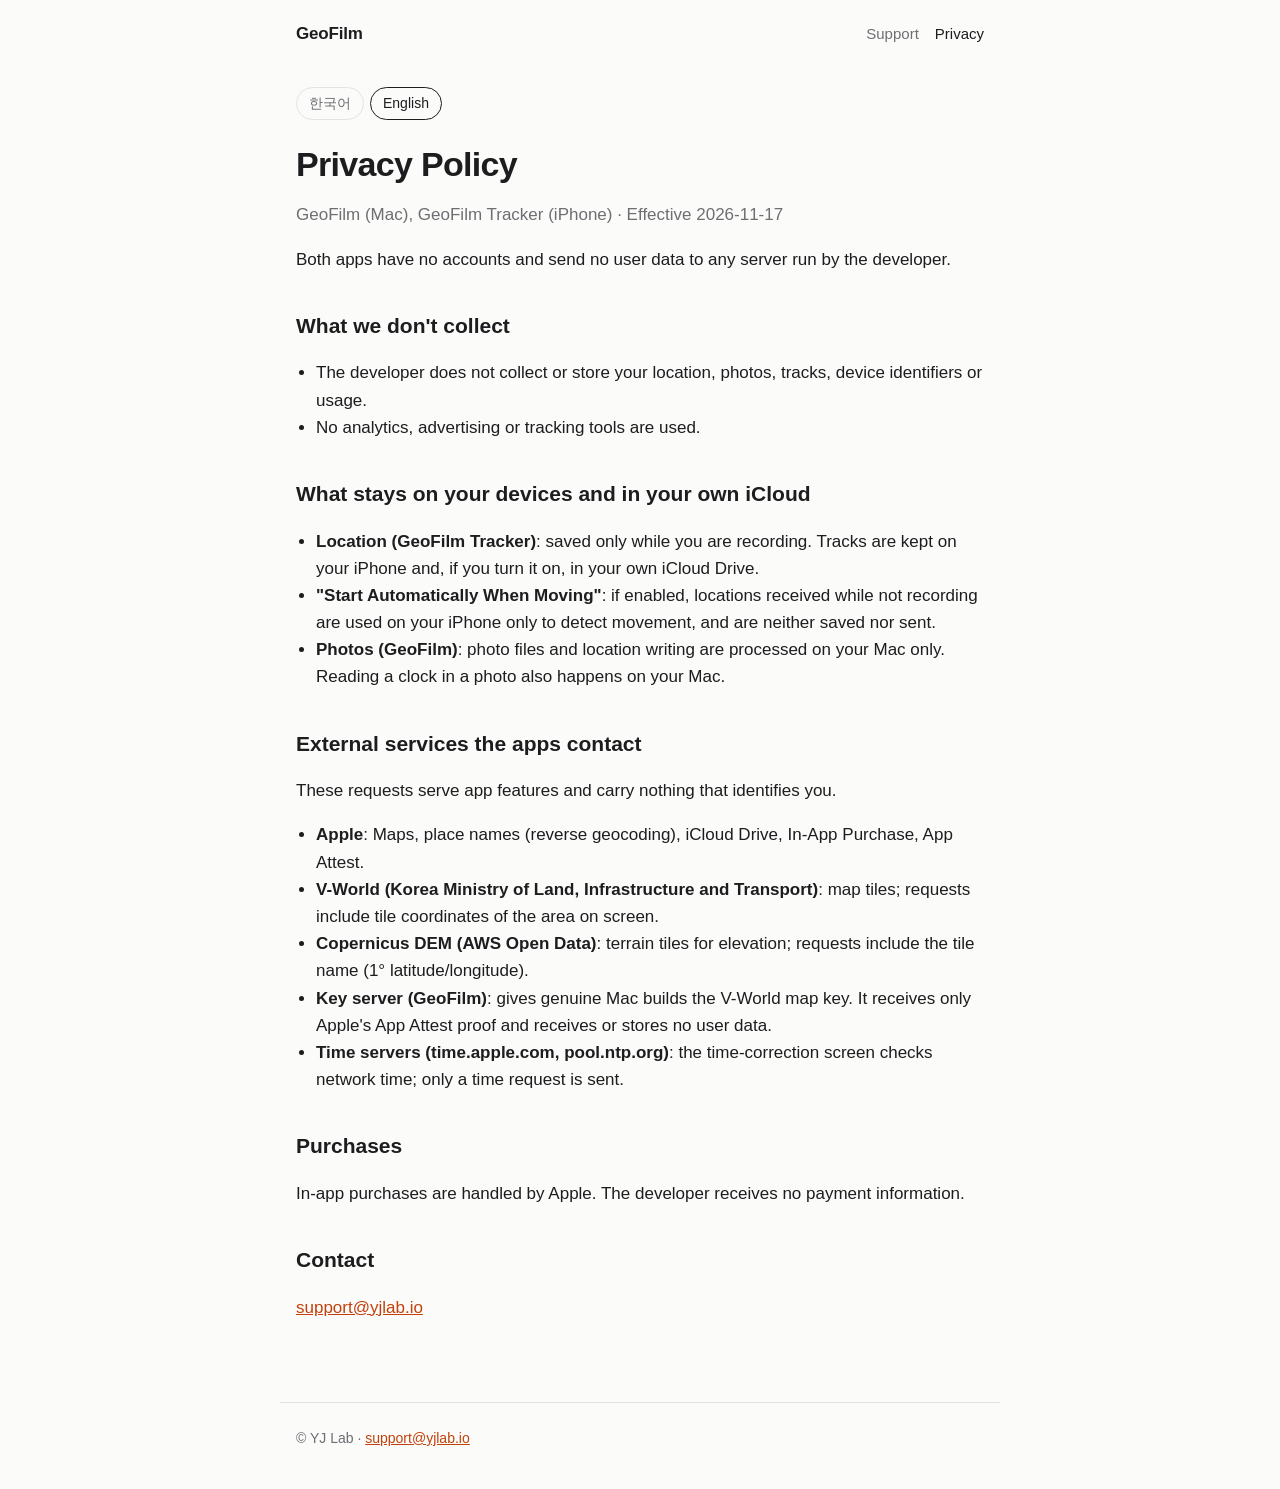
==== privacy/index.html @ 3cf1ab9f "GeoFilm landing, support and privacy pages Co-Authored-By: Claude Opus 5.5 <noreply@anthropic.com>" ====
<!doctype html>
<html lang="en" data-show="en">
<head>
<meta charset="utf-8">
<meta name="viewport" content="width=device-width, initial-scale=1">
<title>GeoFilm Privacy Policy</title>
<link rel="icon" type="image/png" href="/favicon.png">
<link rel="apple-touch-icon" href="/apple-touch-icon.png">
<link rel="stylesheet" href="/style.css">
<script src="/lang.js"></script>
</head>
<body>
<header>
  <a class="brand" href="/">GeoFilm</a>
  <nav><a href="/support/">Support</a><a href="/privacy/" aria-current="page">Privacy</a></nav>
</header>
<main>
  <div class="lang"><button data-set="ko">한국어</button><button data-set="en">English</button></div>

  <!-- Source: docs/release/privacy-policy.md — keep the two in sync. -->
  <section data-lang="ko">
    <h1>개인정보 처리방침</h1>
    <p class="muted">GeoFilm(Mac), GeoFilm Tracker(iPhone) · 시행일 2026-11-17</p>
    <p>두 앱은 계정이 없고, 개발자가 운영하는 서버로 사용자 데이터를 보내지 않습니다.</p>

    <h2>수집하지 않는 것</h2>
    <ul>
      <li>개발자는 사용자의 위치, 사진, 트랙, 기기 식별자, 사용 기록을 수집하거나 저장하지 않습니다.</li>
      <li>분석·광고·추적 도구를 쓰지 않습니다.</li>
    </ul>

    <h2>기기와 본인의 iCloud에만 있는 것</h2>
    <ul>
      <li><strong>위치(GeoFilm Tracker)</strong>: 사용자가 기록을 시작한 동안에만 저장합니다. 트랙은 아이폰에, 그리고 사용자가 켠 경우 본인의 iCloud Drive에만 보관됩니다.</li>
      <li><strong>"이동하면 자동으로 시작"</strong>: 켠 경우, 기록하지 않는 동안 받은 위치는 아이폰 안에서 이동을 감지하는 데에만 쓰고 저장하거나 전송하지 않습니다.</li>
      <li><strong>사진(GeoFilm)</strong>: 사진 파일과 위치 기록은 Mac에서만 처리됩니다. 사진 속 시계 인식도 Mac 안에서 이뤄집니다.</li>
    </ul>

    <h2>앱이 연결하는 외부 서비스</h2>
    <p>기능 제공을 위해 아래 서비스에 요청을 보냅니다. 요청에는 사용자를 식별하는 정보가 들어가지 않습니다.</p>
    <ul>
      <li><strong>Apple</strong>: 지도, 지명 조회(역지오코딩), iCloud Drive, 앱 내 구매, App Attest.</li>
      <li><strong>V-World(국토교통부)</strong>: 지도 타일. 요청에는 화면에 보이는 지역의 타일 좌표가 들어갑니다.</li>
      <li><strong>Copernicus DEM(AWS Open Data)</strong>: 고도 조회용 지형 타일. 요청에는 해당 지역의 타일 이름(위도·경도 1도 단위)이 들어갑니다.</li>
      <li><strong>키 배포 서버(GeoFilm)</strong>: 정품 Mac 앱에 V-World 지도 키를 전달합니다. Apple의 App Attest 증명만 받으며, 사용자 데이터를 받거나 저장하지 않습니다.</li>
      <li><strong>시간 서버(time.apple.com, pool.ntp.org)</strong>: 시각 보정 화면이 네트워크 시간을 확인합니다. 시각 요청만 보냅니다.</li>
    </ul>

    <h2>구매</h2>
    <p>앱 내 구매는 Apple이 처리합니다. 개발자는 결제 정보를 받지 않습니다.</p>

    <h2>문의</h2>
    <p><a href="mailto:support@yjlab.io">support@yjlab.io</a></p>
  </section>

  <section data-lang="en">
    <h1>Privacy Policy</h1>
    <p class="muted">GeoFilm (Mac), GeoFilm Tracker (iPhone) · Effective 2026-11-17</p>
    <p>Both apps have no accounts and send no user data to any server run by the developer.</p>

    <h2>What we don't collect</h2>
    <ul>
      <li>The developer does not collect or store your location, photos, tracks, device identifiers or usage.</li>
      <li>No analytics, advertising or tracking tools are used.</li>
    </ul>

    <h2>What stays on your devices and in your own iCloud</h2>
    <ul>
      <li><strong>Location (GeoFilm Tracker)</strong>: saved only while you are recording. Tracks are kept on your iPhone and, if you turn it on, in your own iCloud Drive.</li>
      <li><strong>"Start Automatically When Moving"</strong>: if enabled, locations received while not recording are used on your iPhone only to detect movement, and are neither saved nor sent.</li>
      <li><strong>Photos (GeoFilm)</strong>: photo files and location writing are processed on your Mac only. Reading a clock in a photo also happens on your Mac.</li>
    </ul>

    <h2>External services the apps contact</h2>
    <p>These requests serve app features and carry nothing that identifies you.</p>
    <ul>
      <li><strong>Apple</strong>: Maps, place names (reverse geocoding), iCloud Drive, In-App Purchase, App Attest.</li>
      <li><strong>V-World (Korea Ministry of Land, Infrastructure and Transport)</strong>: map tiles; requests include tile coordinates of the area on screen.</li>
      <li><strong>Copernicus DEM (AWS Open Data)</strong>: terrain tiles for elevation; requests include the tile name (1° latitude/longitude).</li>
      <li><strong>Key server (GeoFilm)</strong>: gives genuine Mac builds the V-World map key. It receives only Apple's App Attest proof and receives or stores no user data.</li>
      <li><strong>Time servers (time.apple.com, pool.ntp.org)</strong>: the time-correction screen checks network time; only a time request is sent.</li>
    </ul>

    <h2>Purchases</h2>
    <p>In-app purchases are handled by Apple. The developer receives no payment information.</p>

    <h2>Contact</h2>
    <p><a href="mailto:support@yjlab.io">support@yjlab.io</a></p>
  </section>
</main>
<footer>© YJ Lab · <a href="mailto:support@yjlab.io">support@yjlab.io</a></footer>
</body>
</html>
---- style.css ----
:root {
  --bg: #fbfbfa;
  --fg: #1d1d1f;
  --muted: #6e6e73;
  --line: #e3e3e0;
  --accent: #c2410c;
  --card: #ffffff;
  color-scheme: light dark;
}
@media (prefers-color-scheme: dark) {
  :root {
    --bg: #111111;
    --fg: #f2f2f2;
    --muted: #a1a1a6;
    --line: #2c2c2e;
    --accent: #fb923c;
    --card: #1b1b1c;
  }
}
* { box-sizing: border-box; }
body {
  margin: 0;
  background: var(--bg);
  color: var(--fg);
  font: 17px/1.6 -apple-system, BlinkMacSystemFont, "Apple SD Gothic Neo", "Hiragino Sans",
        "PingFang SC", "Segoe UI", sans-serif;
}
main { max-width: 720px; margin: 0 auto; padding: 32px 16px 64px; }
header { display: flex; justify-content: space-between; align-items: center; gap: 12px;
         max-width: 720px; margin: 0 auto; padding: 20px 16px 0; }
header a.brand { font-weight: 700; color: var(--fg); text-decoration: none; letter-spacing: -0.01em; }
nav a { color: var(--muted); text-decoration: none; margin-left: 16px; font-size: 15px; }
nav a:hover, nav a[aria-current="page"] { color: var(--fg); }
.lang { display: flex; gap: 6px; margin: 8px 0 24px; }
.lang button { font: inherit; font-size: 14px; padding: 4px 12px; border-radius: 999px;
               border: 1px solid var(--line); background: transparent; color: var(--muted); cursor: pointer; }
.lang button[aria-pressed="true"] { color: var(--fg); border-color: var(--fg); }
h1 { font-size: 34px; line-height: 1.2; letter-spacing: -0.02em; margin: 8px 0 12px; }
h2 { font-size: 21px; margin: 36px 0 8px; }
h3 { font-size: 17px; margin: 24px 0 4px; }
p, li { color: var(--fg); }
.muted { color: var(--muted); }
a { color: var(--accent); }
.cards { display: grid; gap: 16px; grid-template-columns: repeat(auto-fit, minmax(260px, 1fr)); margin: 28px 0; }
.card { background: var(--card); border: 1px solid var(--line); border-radius: 16px; padding: 20px; }
.card h2 { margin-top: 0; }
ul { padding-left: 20px; }
footer { max-width: 720px; margin: 0 auto; padding: 24px 16px 40px; color: var(--muted); font-size: 14px;
         border-top: 1px solid var(--line); }
[data-lang] { display: none; }
html[data-show="ko"] [data-lang="ko"], html[data-show="en"] [data-lang="en"] { display: block; }
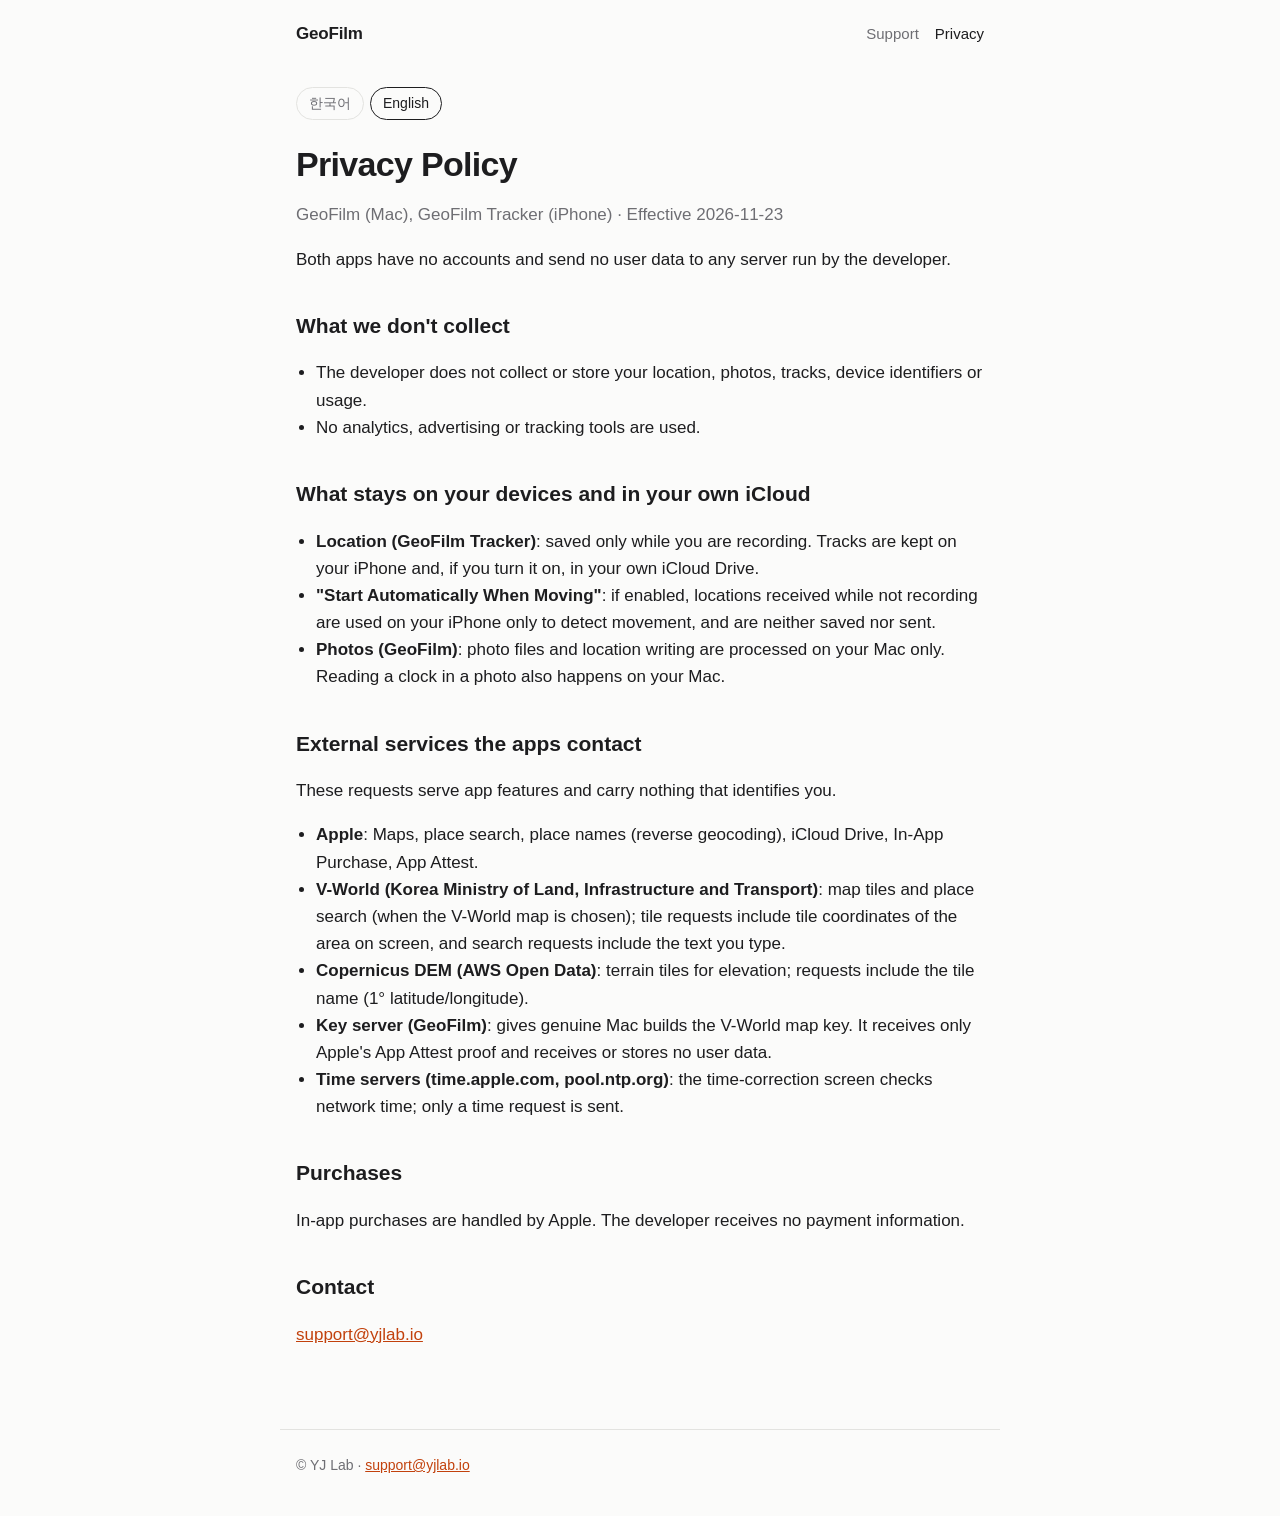
==== commit ec0678ee: "Home: full feature page with a location-permission comparison; privacy: place search - Home: hero, h" ====
--- a/privacy/index.html
+++ b/privacy/index.html
@@ -20,7 +20,7 @@
   <!-- Source: docs/release/privacy-policy.md — keep the two in sync. -->
   <section data-lang="ko">
     <h1>개인정보 처리방침</h1>
-    <p class="muted">GeoFilm(Mac), GeoFilm Tracker(iPhone) · 시행일 2026-11-17</p>
+    <p class="muted">GeoFilm(Mac), GeoFilm Tracker(iPhone) · 시행일 2026-11-23</p>
     <p>두 앱은 계정이 없고, 개발자가 운영하는 서버로 사용자 데이터를 보내지 않습니다.</p>
 
     <h2>수집하지 않는 것</h2>
@@ -39,8 +39,8 @@
     <h2>앱이 연결하는 외부 서비스</h2>
     <p>기능 제공을 위해 아래 서비스에 요청을 보냅니다. 요청에는 사용자를 식별하는 정보가 들어가지 않습니다.</p>
     <ul>
-      <li><strong>Apple</strong>: 지도, 지명 조회(역지오코딩), iCloud Drive, 앱 내 구매, App Attest.</li>
-      <li><strong>V-World(국토교통부)</strong>: 지도 타일. 요청에는 화면에 보이는 지역의 타일 좌표가 들어갑니다.</li>
+      <li><strong>Apple</strong>: 지도, 장소 검색, 지명 조회(역지오코딩), iCloud Drive, 앱 내 구매, App Attest.</li>
+      <li><strong>V-World(국토교통부)</strong>: 지도 타일과 장소 검색(V-World 지도를 고른 경우). 타일 요청에는 화면에 보이는 지역의 타일 좌표가, 검색 요청에는 입력한 검색어가 들어갑니다.</li>
       <li><strong>Copernicus DEM(AWS Open Data)</strong>: 고도 조회용 지형 타일. 요청에는 해당 지역의 타일 이름(위도·경도 1도 단위)이 들어갑니다.</li>
       <li><strong>키 배포 서버(GeoFilm)</strong>: 정품 Mac 앱에 V-World 지도 키를 전달합니다. Apple의 App Attest 증명만 받으며, 사용자 데이터를 받거나 저장하지 않습니다.</li>
       <li><strong>시간 서버(time.apple.com, pool.ntp.org)</strong>: 시각 보정 화면이 네트워크 시간을 확인합니다. 시각 요청만 보냅니다.</li>
@@ -55,7 +55,7 @@
 
   <section data-lang="en">
     <h1>Privacy Policy</h1>
-    <p class="muted">GeoFilm (Mac), GeoFilm Tracker (iPhone) · Effective 2026-11-17</p>
+    <p class="muted">GeoFilm (Mac), GeoFilm Tracker (iPhone) · Effective 2026-11-23</p>
     <p>Both apps have no accounts and send no user data to any server run by the developer.</p>
 
     <h2>What we don't collect</h2>
@@ -74,8 +74,8 @@
     <h2>External services the apps contact</h2>
     <p>These requests serve app features and carry nothing that identifies you.</p>
     <ul>
-      <li><strong>Apple</strong>: Maps, place names (reverse geocoding), iCloud Drive, In-App Purchase, App Attest.</li>
-      <li><strong>V-World (Korea Ministry of Land, Infrastructure and Transport)</strong>: map tiles; requests include tile coordinates of the area on screen.</li>
+      <li><strong>Apple</strong>: Maps, place search, place names (reverse geocoding), iCloud Drive, In-App Purchase, App Attest.</li>
+      <li><strong>V-World (Korea Ministry of Land, Infrastructure and Transport)</strong>: map tiles and place search (when the V-World map is chosen); tile requests include tile coordinates of the area on screen, and search requests include the text you type.</li>
       <li><strong>Copernicus DEM (AWS Open Data)</strong>: terrain tiles for elevation; requests include the tile name (1° latitude/longitude).</li>
       <li><strong>Key server (GeoFilm)</strong>: gives genuine Mac builds the V-World map key. It receives only Apple's App Attest proof and receives or stores no user data.</li>
       <li><strong>Time servers (time.apple.com, pool.ntp.org)</strong>: the time-correction screen checks network time; only a time request is sent.</li>
--- a/style.css
+++ b/style.css
@@ -44,8 +44,70 @@
 .cards { display: grid; gap: 16px; grid-template-columns: repeat(auto-fit, minmax(260px, 1fr)); margin: 28px 0; }
 .card { background: var(--card); border: 1px solid var(--line); border-radius: 16px; padding: 20px; }
 .card h2 { margin-top: 0; }
-ul { padding-left: 20px; }
+ul, ol { padding-left: 20px; }
 footer { max-width: 720px; margin: 0 auto; padding: 24px 16px 40px; color: var(--muted); font-size: 14px;
          border-top: 1px solid var(--line); }
 [data-lang] { display: none; }
 html[data-show="ko"] [data-lang="ko"], html[data-show="en"] [data-lang="en"] { display: block; }
+
+/* ── Home page ───────────────────────────────────────────────────────────── */
+:root { --soft: #f3f2ef; --ok: #15803d; --no: #9ca3af; --accent-soft: #fdeee6; }
+@media (prefers-color-scheme: dark) {
+  :root { --soft: #1a1a1b; --ok: #4ade80; --no: #6b7280; --accent-soft: #2a1a12; }
+}
+body.home main, body.home header, body.home footer { max-width: 960px; }
+.hero { display: grid; gap: 28px; grid-template-columns: 1fr auto; align-items: center; padding: 24px 0 8px; }
+.hero img { width: 132px; height: 132px; border-radius: 30px; box-shadow: 0 10px 30px rgba(0,0,0,.12); }
+.hero h1 { font-size: clamp(32px, 6vw, 48px); letter-spacing: -0.03em; margin: 6px 0 14px; }
+.hero .lead { font-size: 19px; color: var(--muted); max-width: 36em; margin: 0; }
+.eyebrow { font-size: 13px; font-weight: 600; letter-spacing: .06em; text-transform: uppercase; color: var(--accent); margin: 0; }
+.pills { display: flex; flex-wrap: wrap; gap: 8px; margin: 22px 0 0; padding: 0; list-style: none; }
+.pills li { font-size: 14px; padding: 5px 12px; border-radius: 999px; background: var(--soft); border: 1px solid var(--line); }
+@media (max-width: 640px) { .hero { grid-template-columns: 1fr; } .hero img { width: 88px; height: 88px; border-radius: 20px; order: -1; } }
+
+.block { margin: 64px 0 0; }
+.block > h2 { font-size: clamp(24px, 4vw, 30px); letter-spacing: -0.02em; margin: 0 0 8px; }
+.block > p.intro { color: var(--muted); margin: 0 0 24px; max-width: 40em; }
+.platform { font-size: 14px; color: var(--muted); font-weight: 500; margin-left: 6px; }
+
+.steps { display: grid; gap: 16px; grid-template-columns: repeat(auto-fit, minmax(230px, 1fr)); counter-reset: step; }
+.step { background: var(--card); border: 1px solid var(--line); border-radius: 16px; padding: 20px; counter-increment: step; }
+.step::before { content: counter(step); display: inline-grid; place-items: center; width: 28px; height: 28px;
+                border-radius: 50%; background: var(--accent); color: #fff; font-weight: 700; font-size: 15px; }
+.step h3 { margin: 14px 0 4px; }
+.step p { margin: 0; color: var(--muted); font-size: 16px; }
+
+.features { display: grid; gap: 4px 28px; grid-template-columns: repeat(auto-fit, minmax(260px, 1fr)); }
+.feature { padding: 14px 0; border-top: 1px solid var(--line); }
+.feature h3 { margin: 0 0 4px; font-size: 17px; }
+.feature p { margin: 0; color: var(--muted); font-size: 16px; }
+
+.table-wrap { overflow-x: auto; border: 1px solid var(--line); border-radius: 16px; background: var(--card); }
+table { width: 100%; border-collapse: collapse; font-size: 15px; line-height: 1.5; }
+th, td { padding: 12px 14px; text-align: left; vertical-align: top; border-top: 1px solid var(--line); }
+thead th { border-top: 0; background: var(--soft); font-size: 14px; }
+tbody th { font-weight: 500; }
+td.c { white-space: nowrap; }
+.yes { color: var(--ok); font-weight: 700; }
+.no { color: var(--no); font-weight: 700; }
+td small, th small { display: block; color: var(--muted); font-size: 13px; font-weight: 400; }
+col.feat { width: 44%; }
+.note { font-size: 14px; color: var(--muted); margin: 12px 2px 0; }
+.callout { margin: 20px 0 0; padding: 16px 18px; border-radius: 14px; background: var(--accent-soft); }
+.callout p { margin: 0; }
+.callout p + p { margin-top: 6px; }
+
+.price { display: grid; gap: 16px; grid-template-columns: repeat(auto-fit, minmax(260px, 1fr)); }
+.price .card h3 { margin: 0; font-size: 19px; }
+.price .big { font-size: 22px; font-weight: 700; margin: 6px 0 2px; }
+.price ul { margin: 12px 0 0; }
+
+.closing { margin: 64px 0 0; padding: 28px; border-radius: 20px; background: var(--soft); border: 1px solid var(--line); }
+.closing h2 { margin: 0 0 6px; }
+.closing p { margin: 0; color: var(--muted); }
+[data-lang="ko"] { word-break: keep-all; overflow-wrap: break-word; }
+table.modes { min-width: 560px; }
+@media (max-width: 640px) {
+  th, td { padding: 10px 10px; font-size: 14px; }
+  .closing { padding: 20px; }
+}
